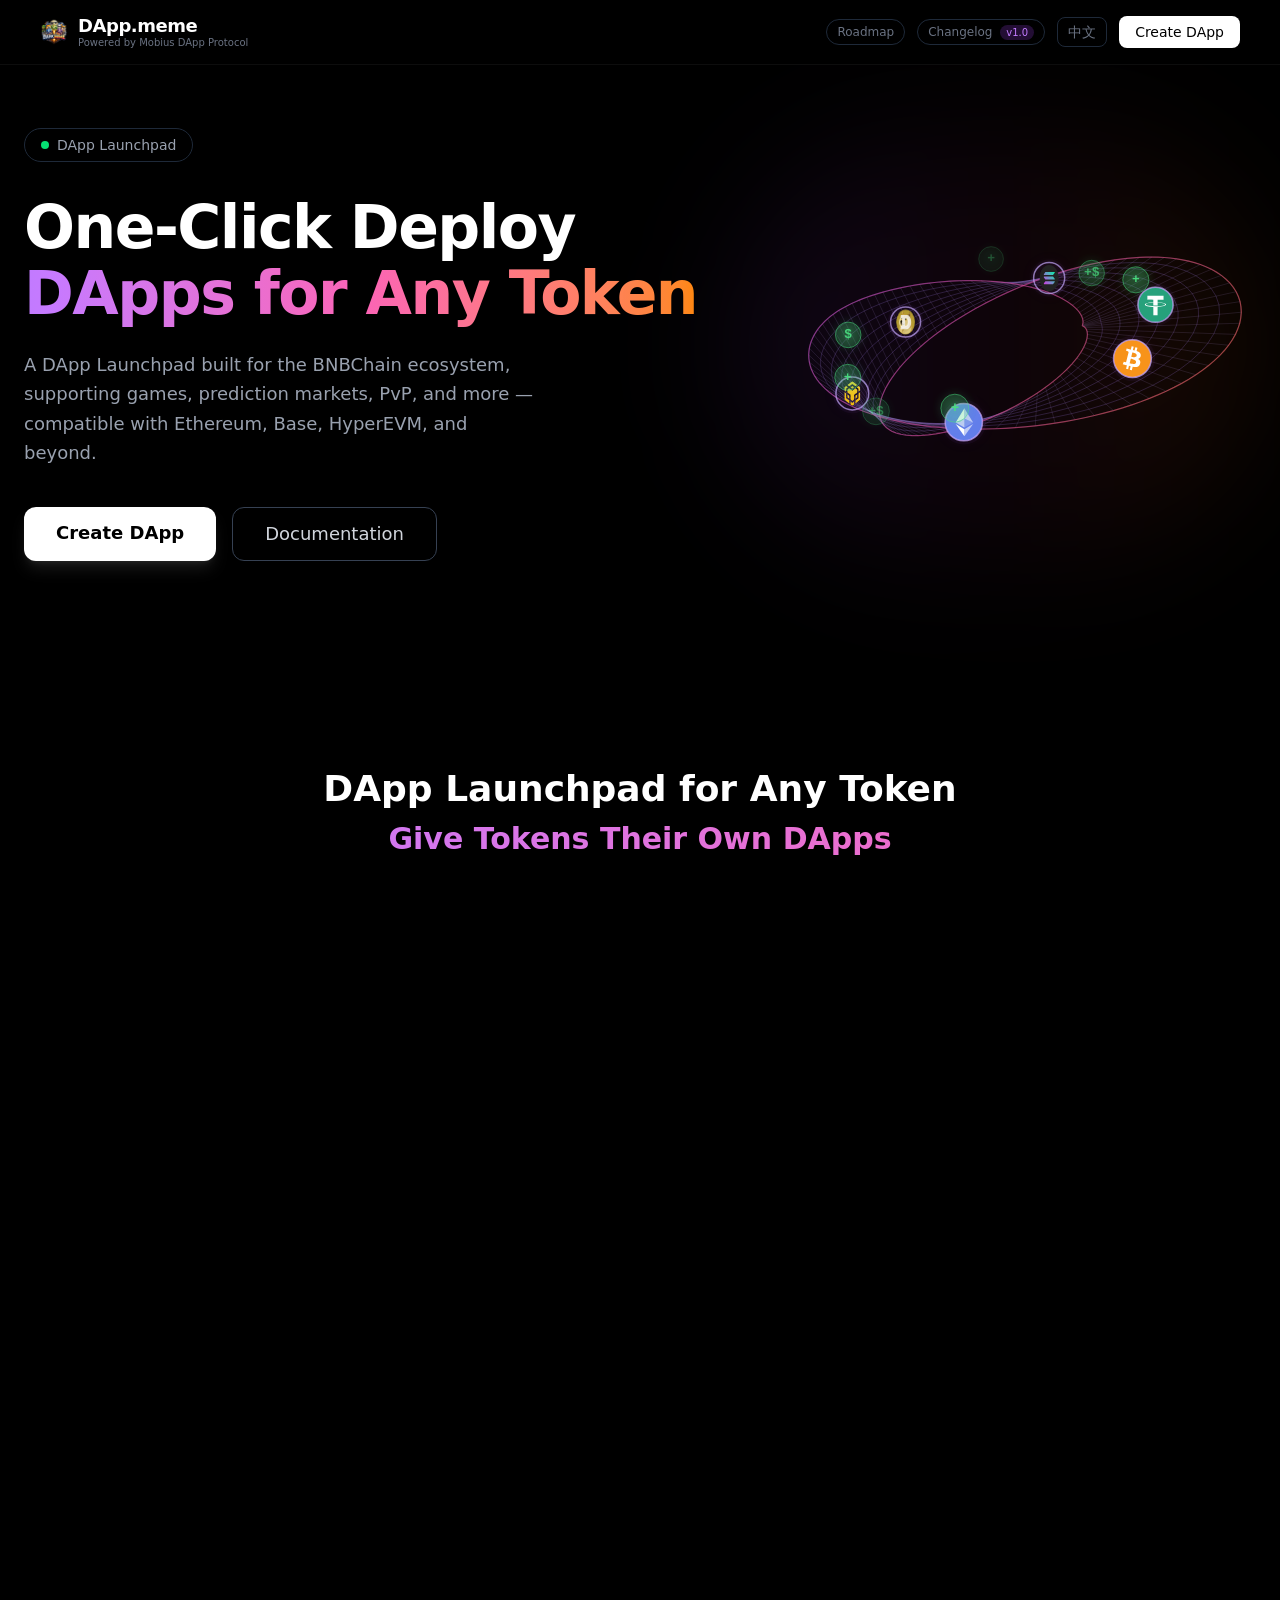
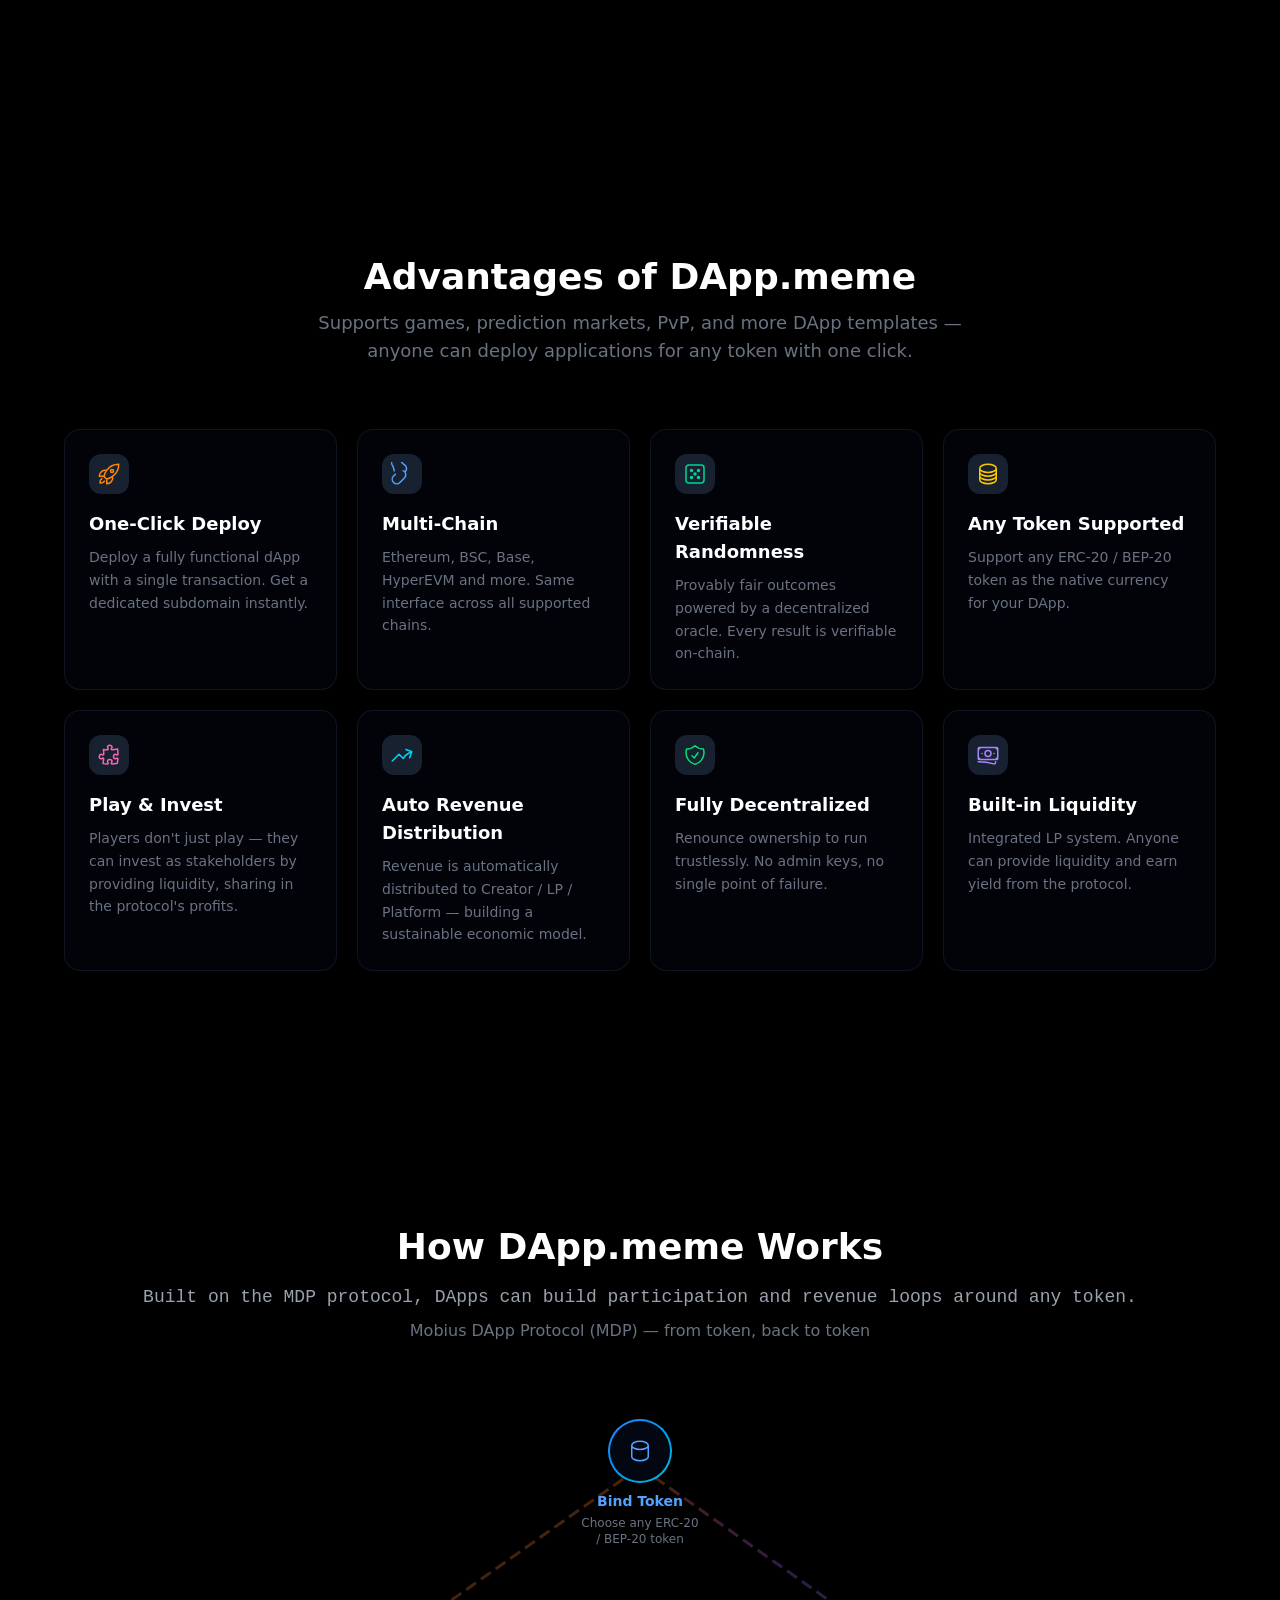
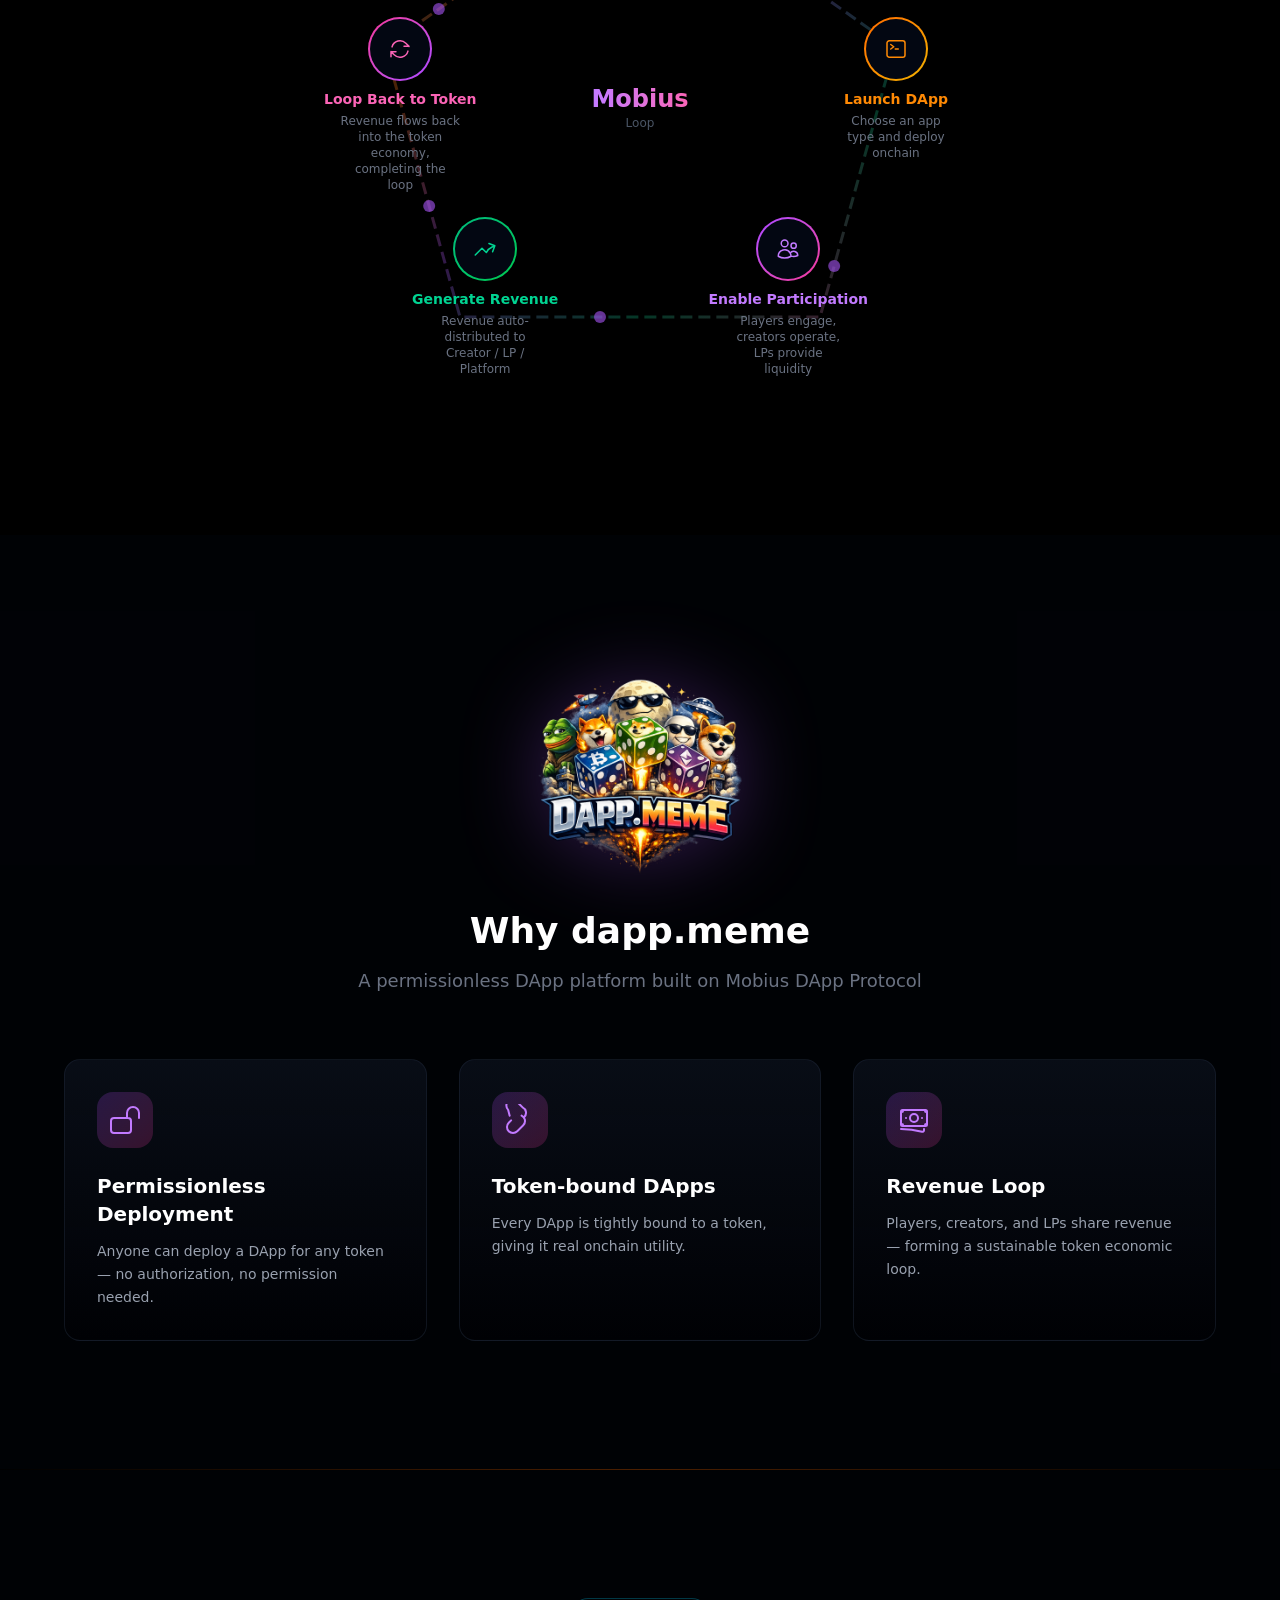
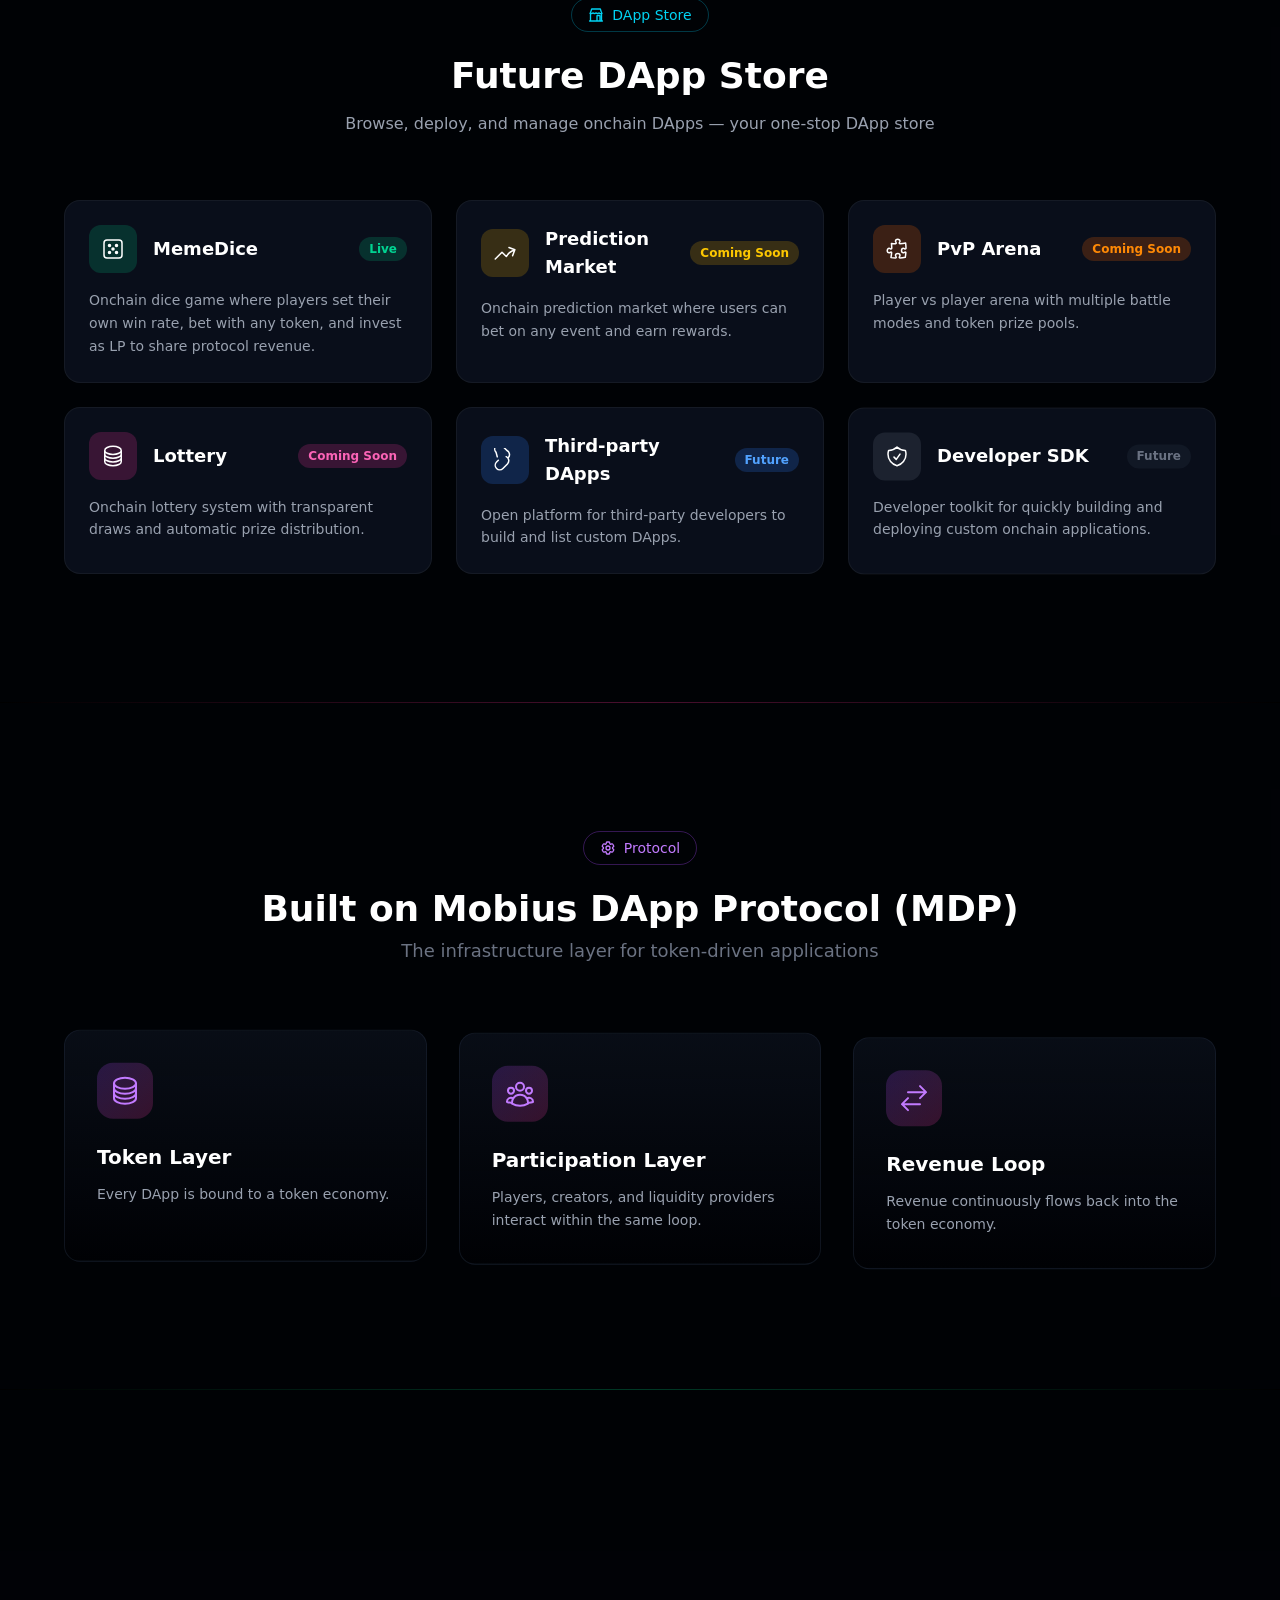
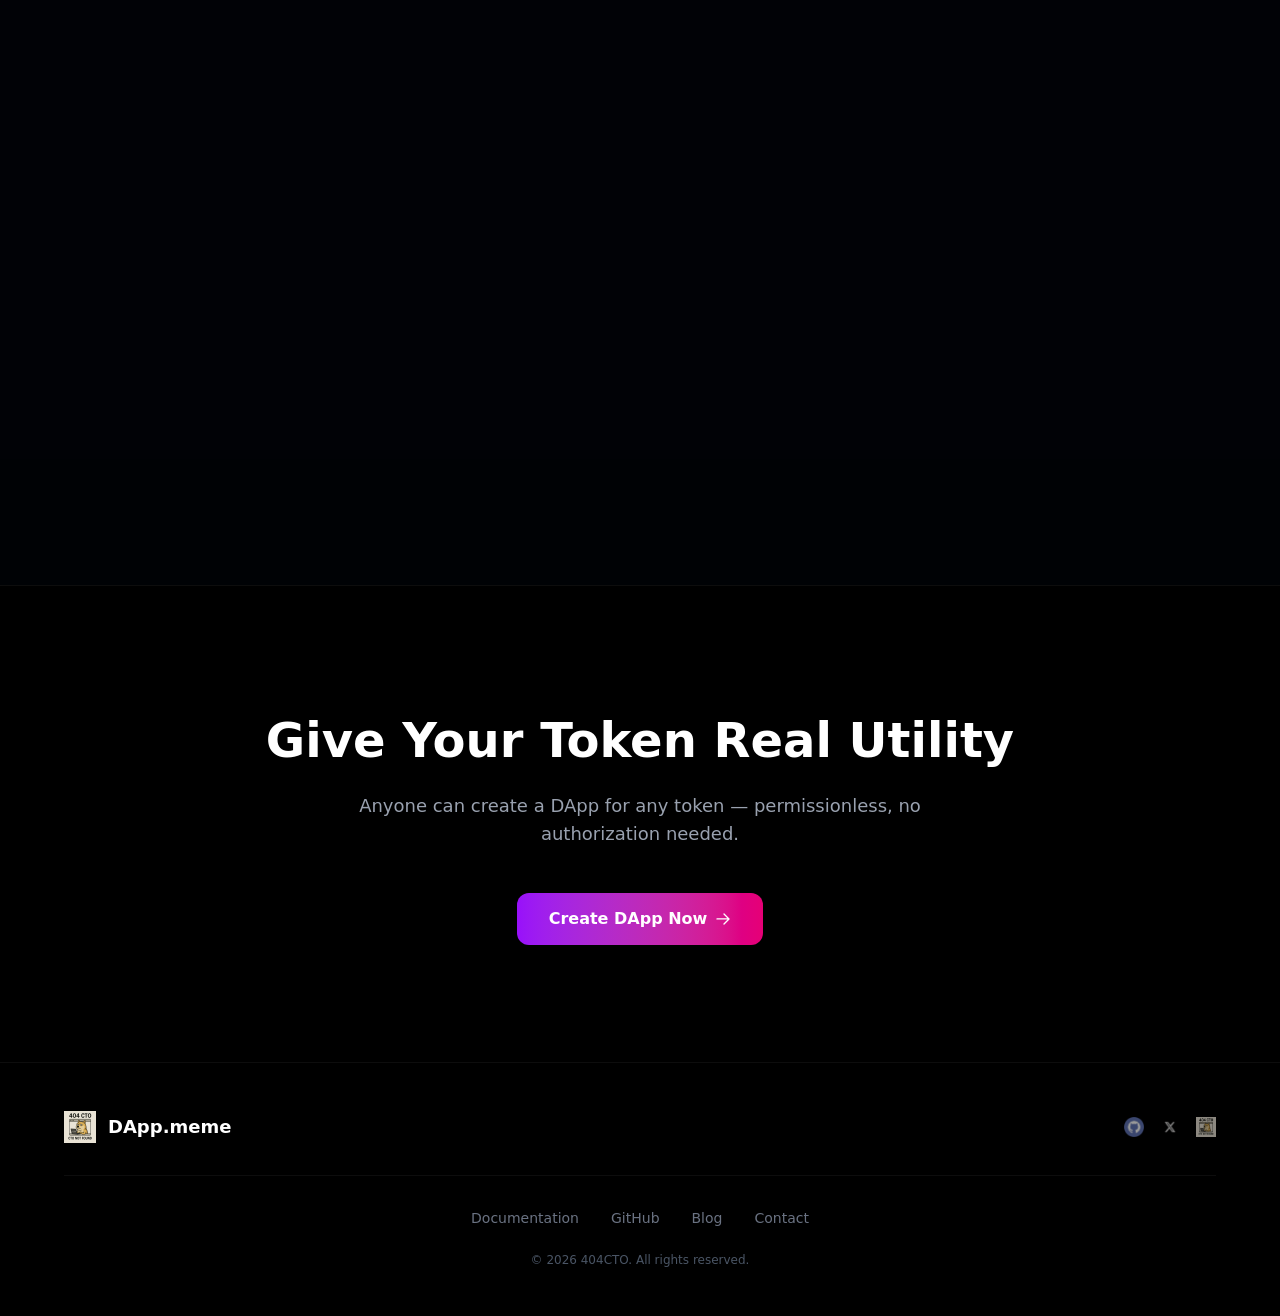
==== index.html @ e6ea13b9 "dapp.meme homepage v1.0" ====
<!DOCTYPE html>
<html lang="en">

<head>
  <meta charset="UTF-8" />
  <link rel="icon" type="image/x-icon" href="/favicon.ico" />
  <meta name="viewport" content="width=device-width, initial-scale=1.0" />
  <title>DApp Launchpad - dapp.meme</title>
  <meta name="description"
    content="The DApp Launchpad for MEME Tokens. Create a DApp for your MEME token in 10 seconds. Multi-chain support, decentralized oracle, custom tokens." />
  <meta property="og:title" content="DApp Launchpad - dapp.meme" />
  <meta property="og:description"
    content="The DApp Launchpad for MEME Tokens. Create a DApp for your MEME token in 10 seconds." />
  <meta property="og:type" content="website" />
  <meta property="og:url" content="https://www.dapp.meme" />
  <script type="module" crossorigin src="/assets/index-D13ObsBH.js"></script>
  <link rel="stylesheet" crossorigin href="/assets/index-DGtkSfbj.css">
</head>

<body>
  <div id="root"></div>
</body>

</html>
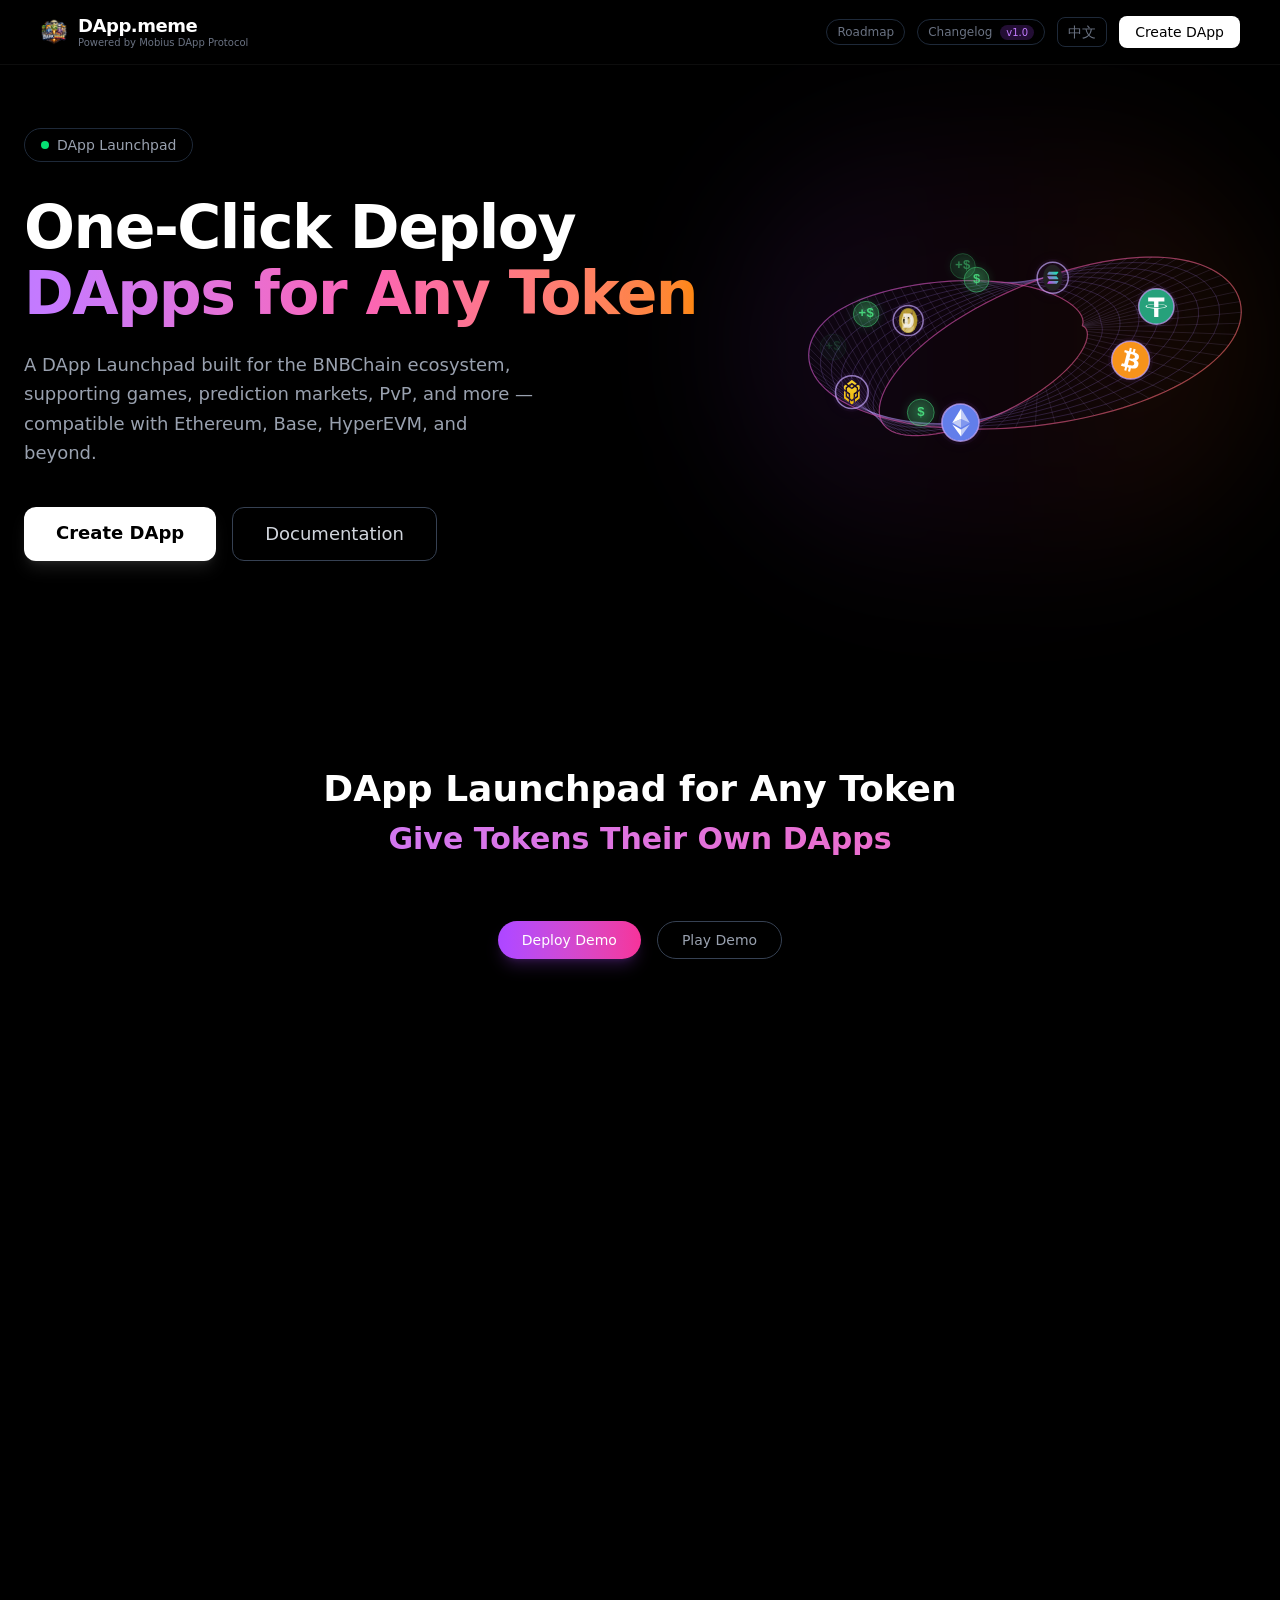
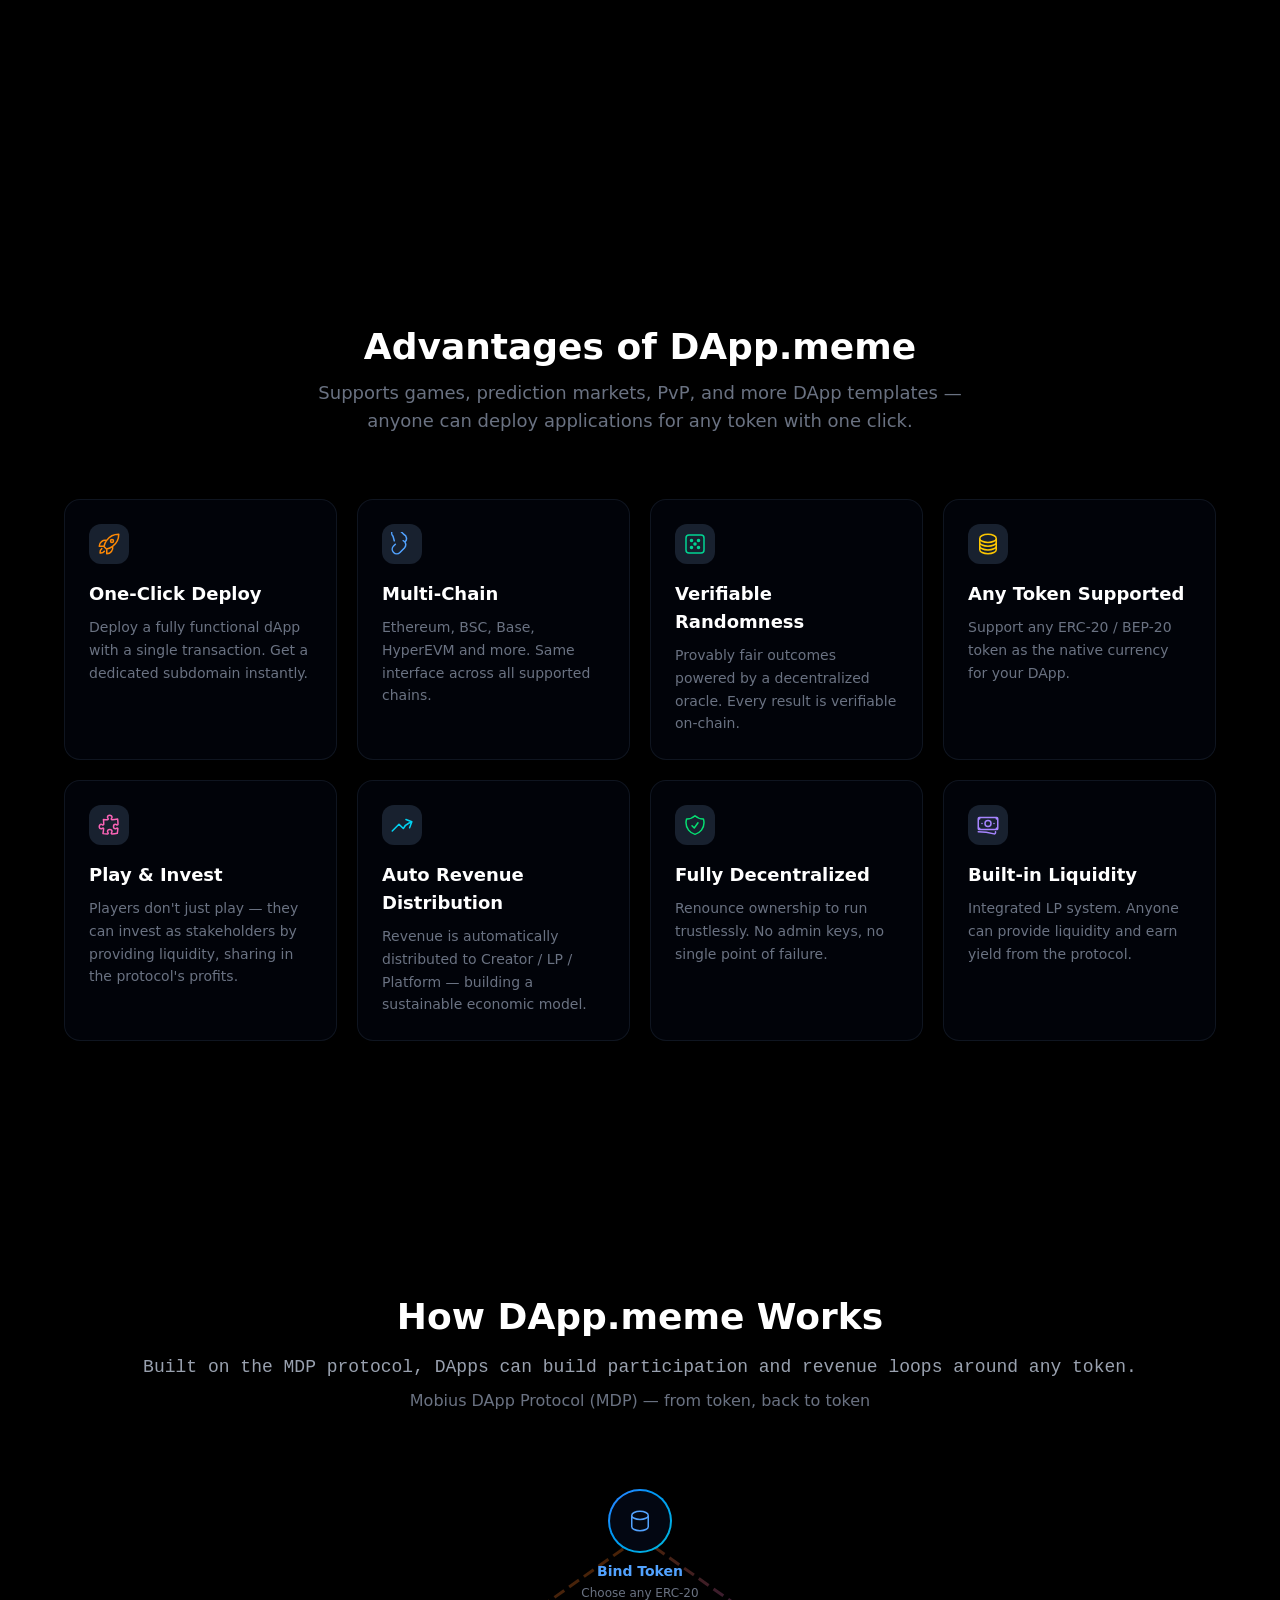
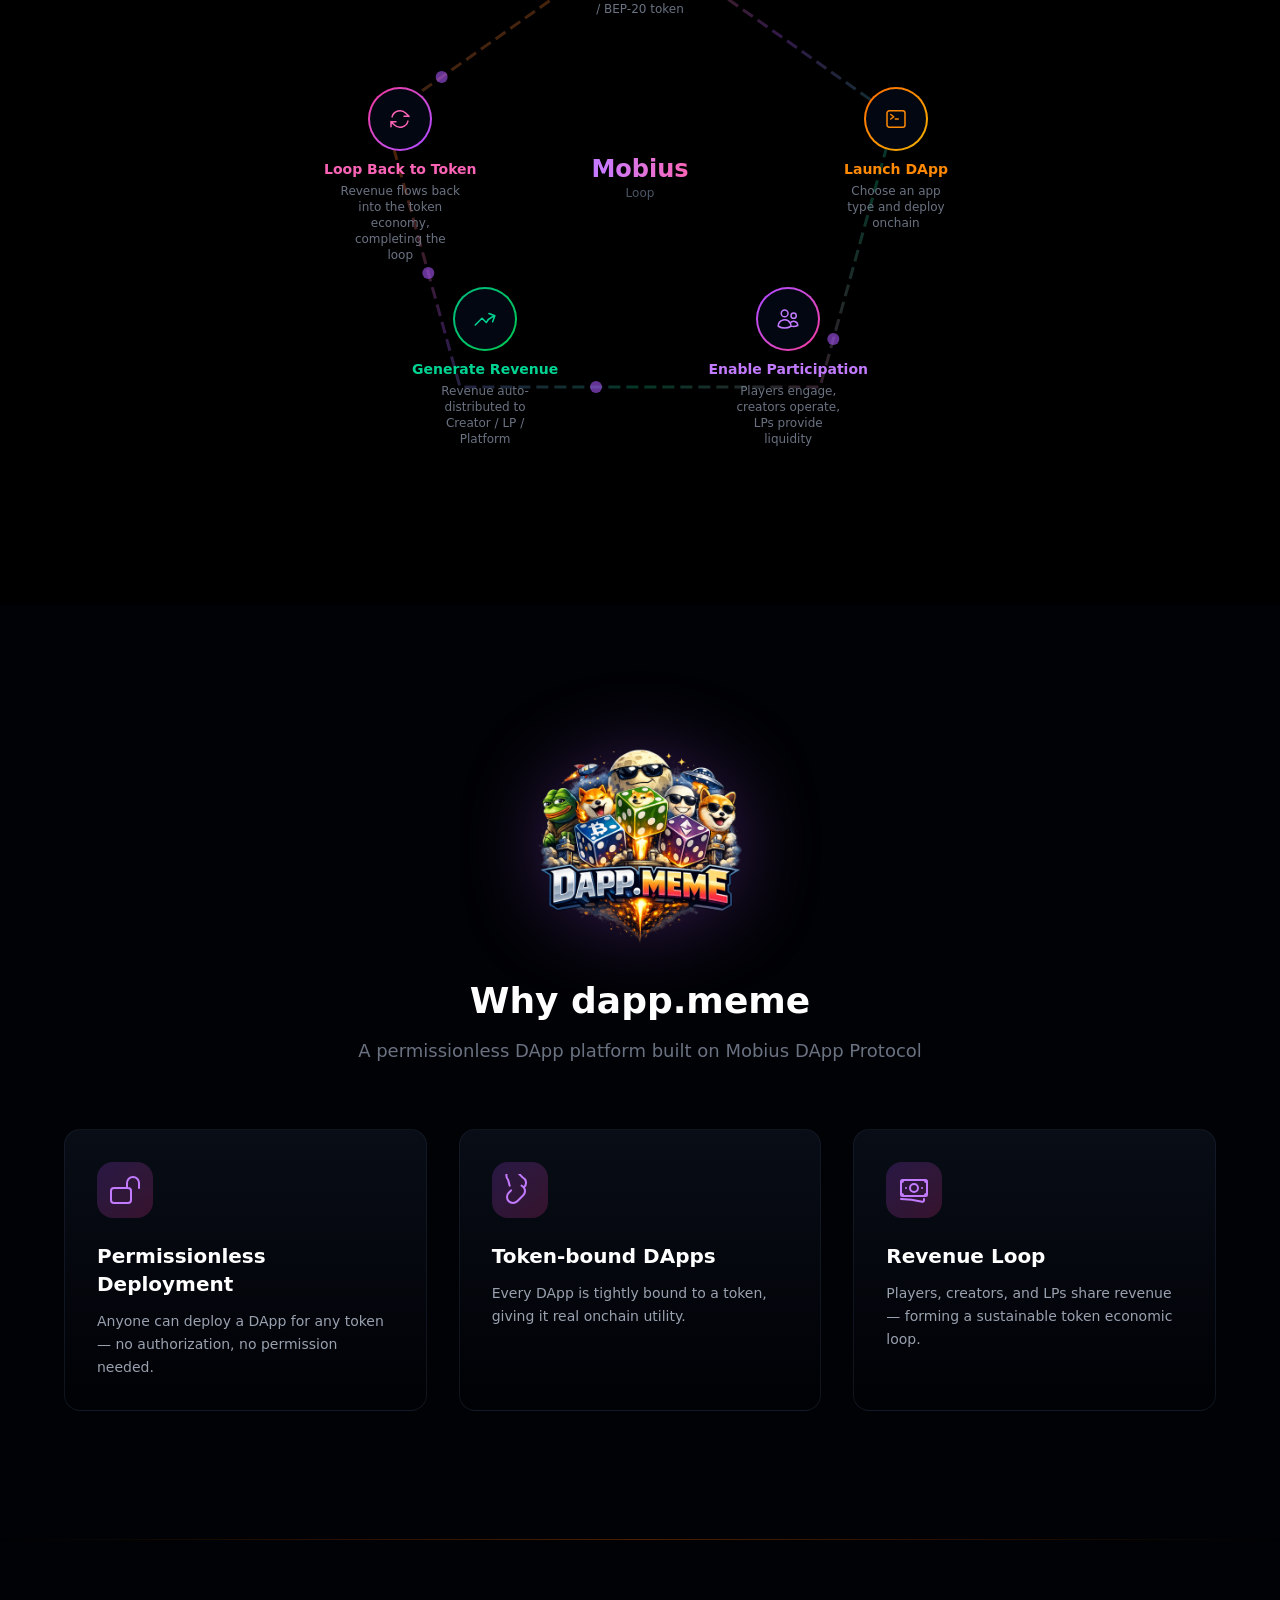
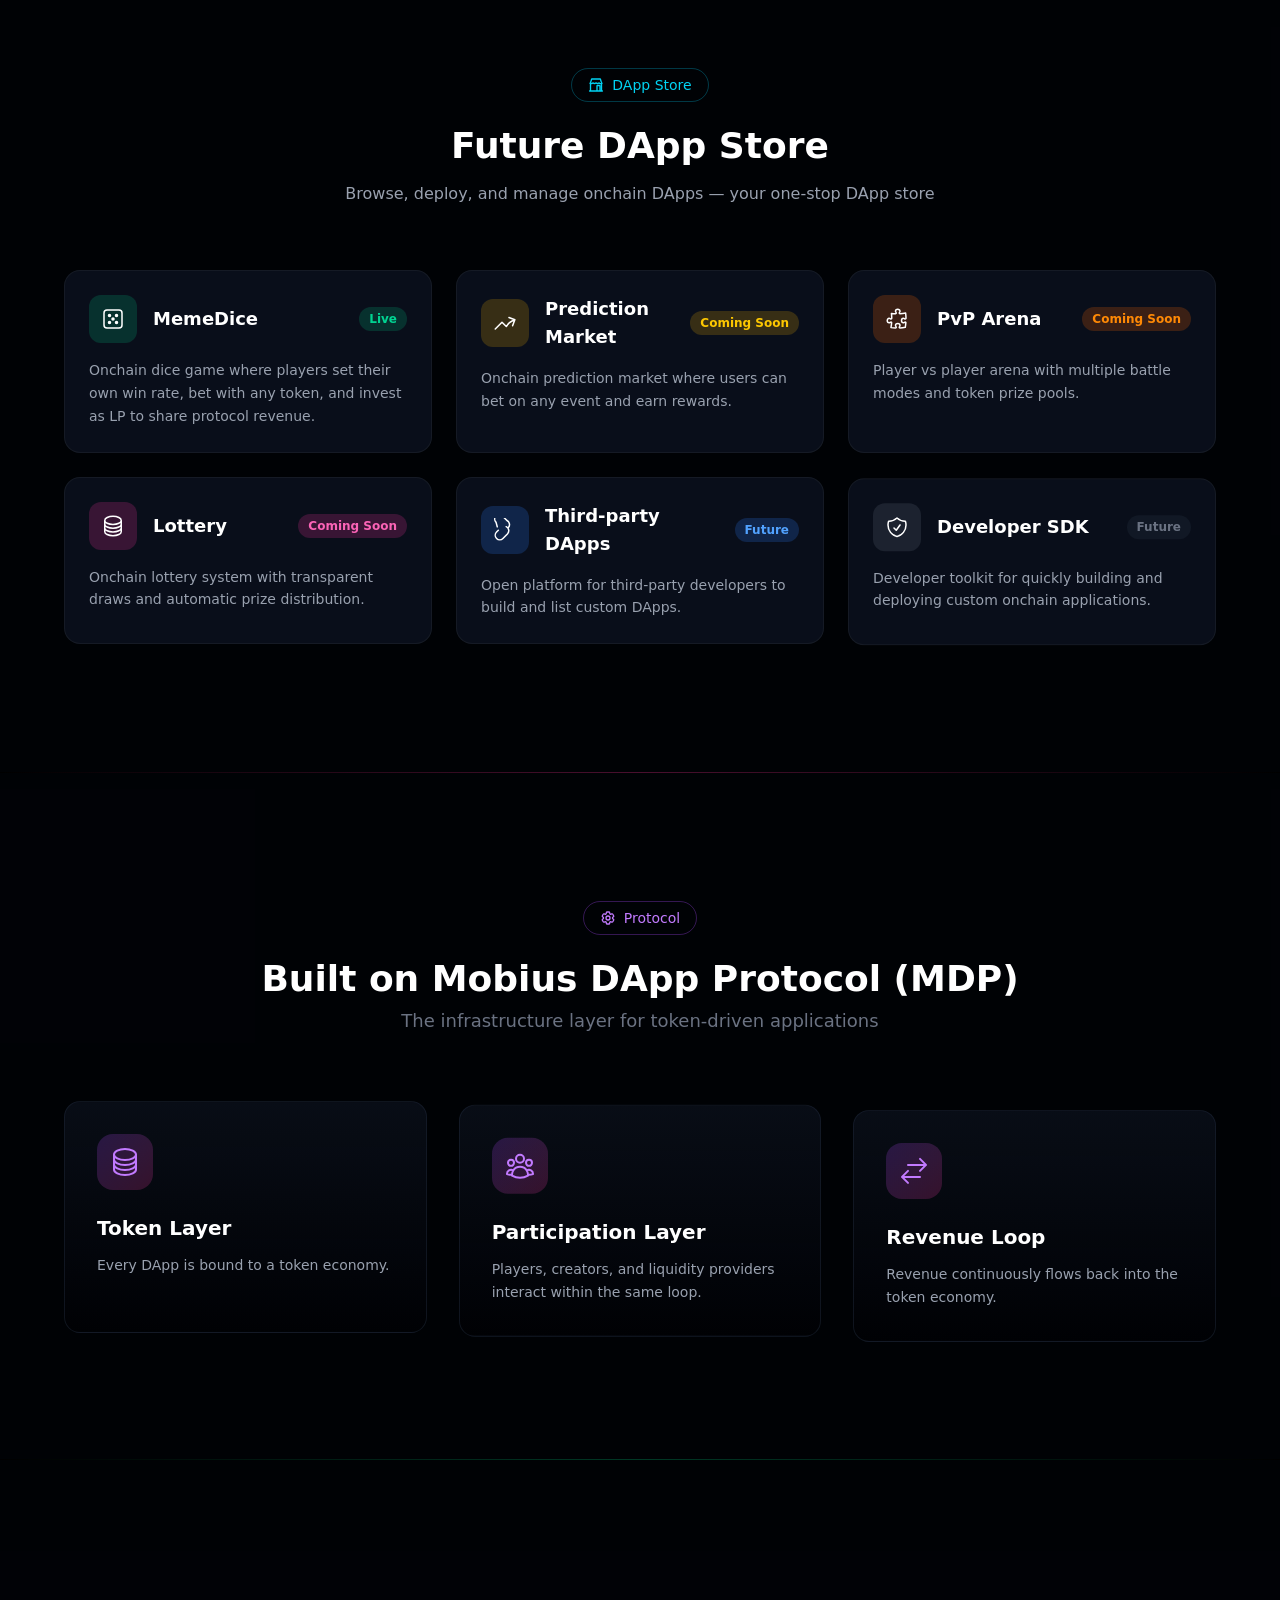
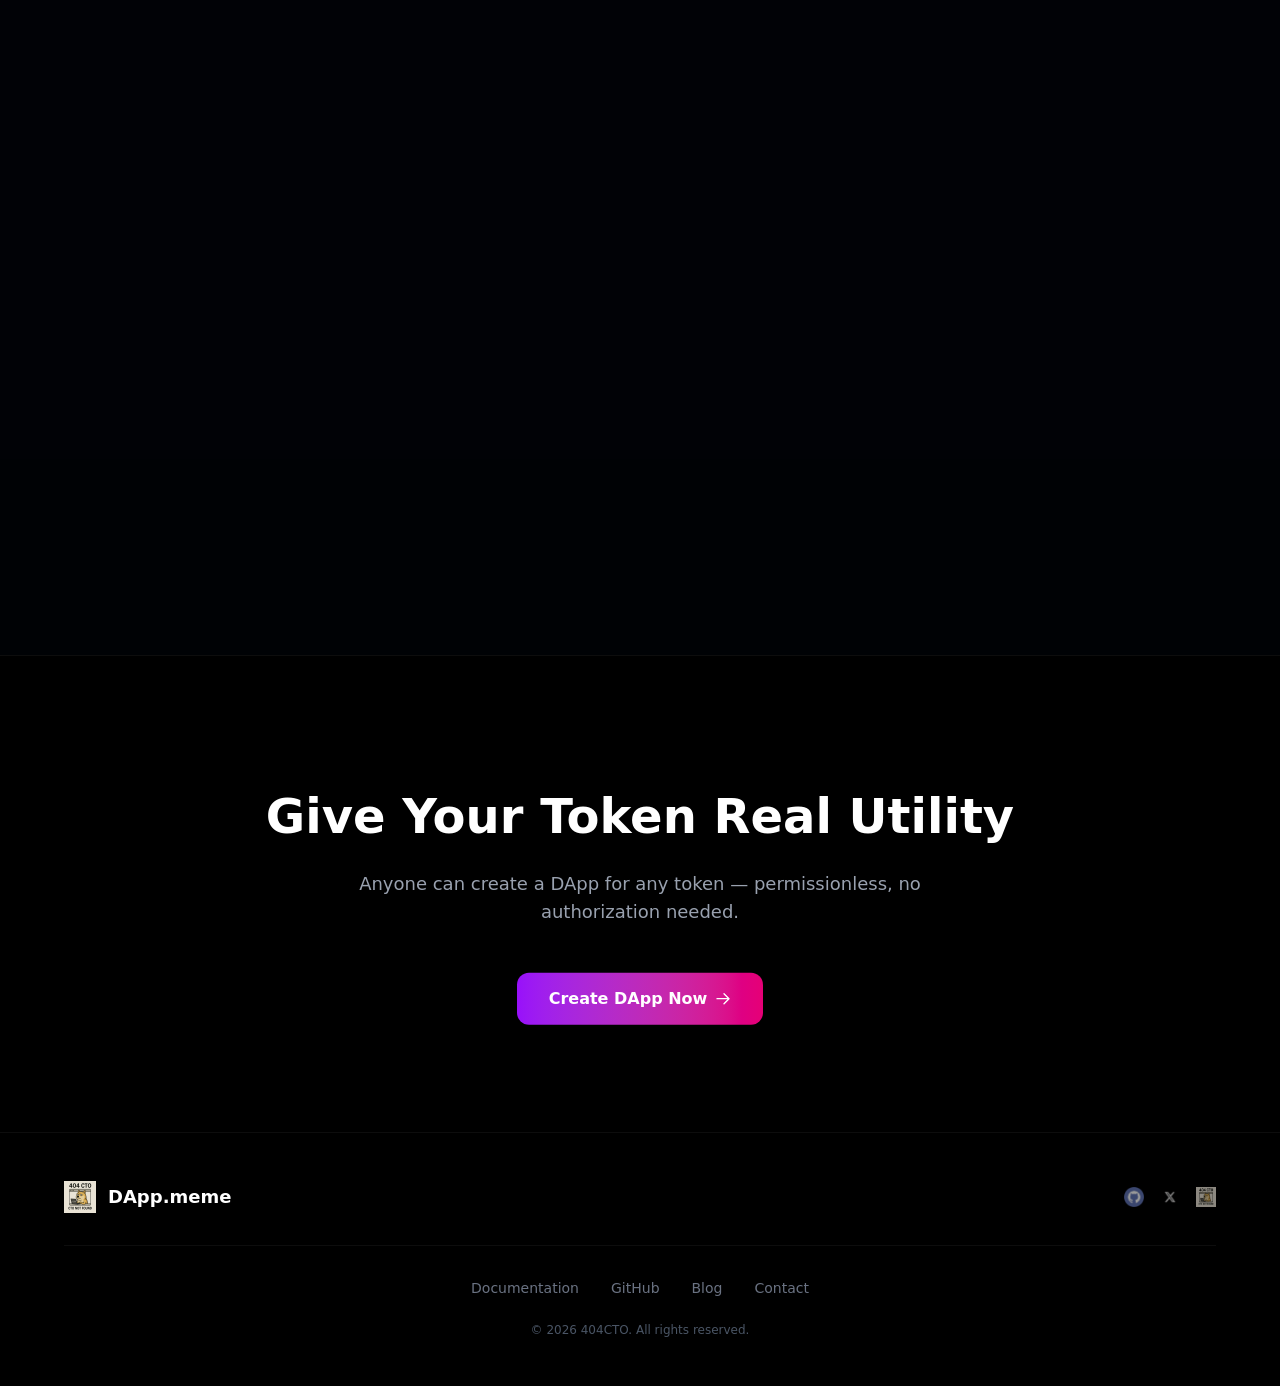
==== commit 593c5698: "optimize page experience" ====
--- a/index.html
+++ b/index.html
@@ -13,8 +13,8 @@
     content="The DApp Launchpad for MEME Tokens. Create a DApp for your MEME token in 10 seconds." />
   <meta property="og:type" content="website" />
   <meta property="og:url" content="https://www.dapp.meme" />
-  <script type="module" crossorigin src="/assets/index-D13ObsBH.js"></script>
-  <link rel="stylesheet" crossorigin href="/assets/index-DGtkSfbj.css">
+  <script type="module" crossorigin src="/assets/index-DmGSYNL0.js"></script>
+  <link rel="stylesheet" crossorigin href="/assets/index-Cfrhim_A.css">
 </head>
 
 <body>
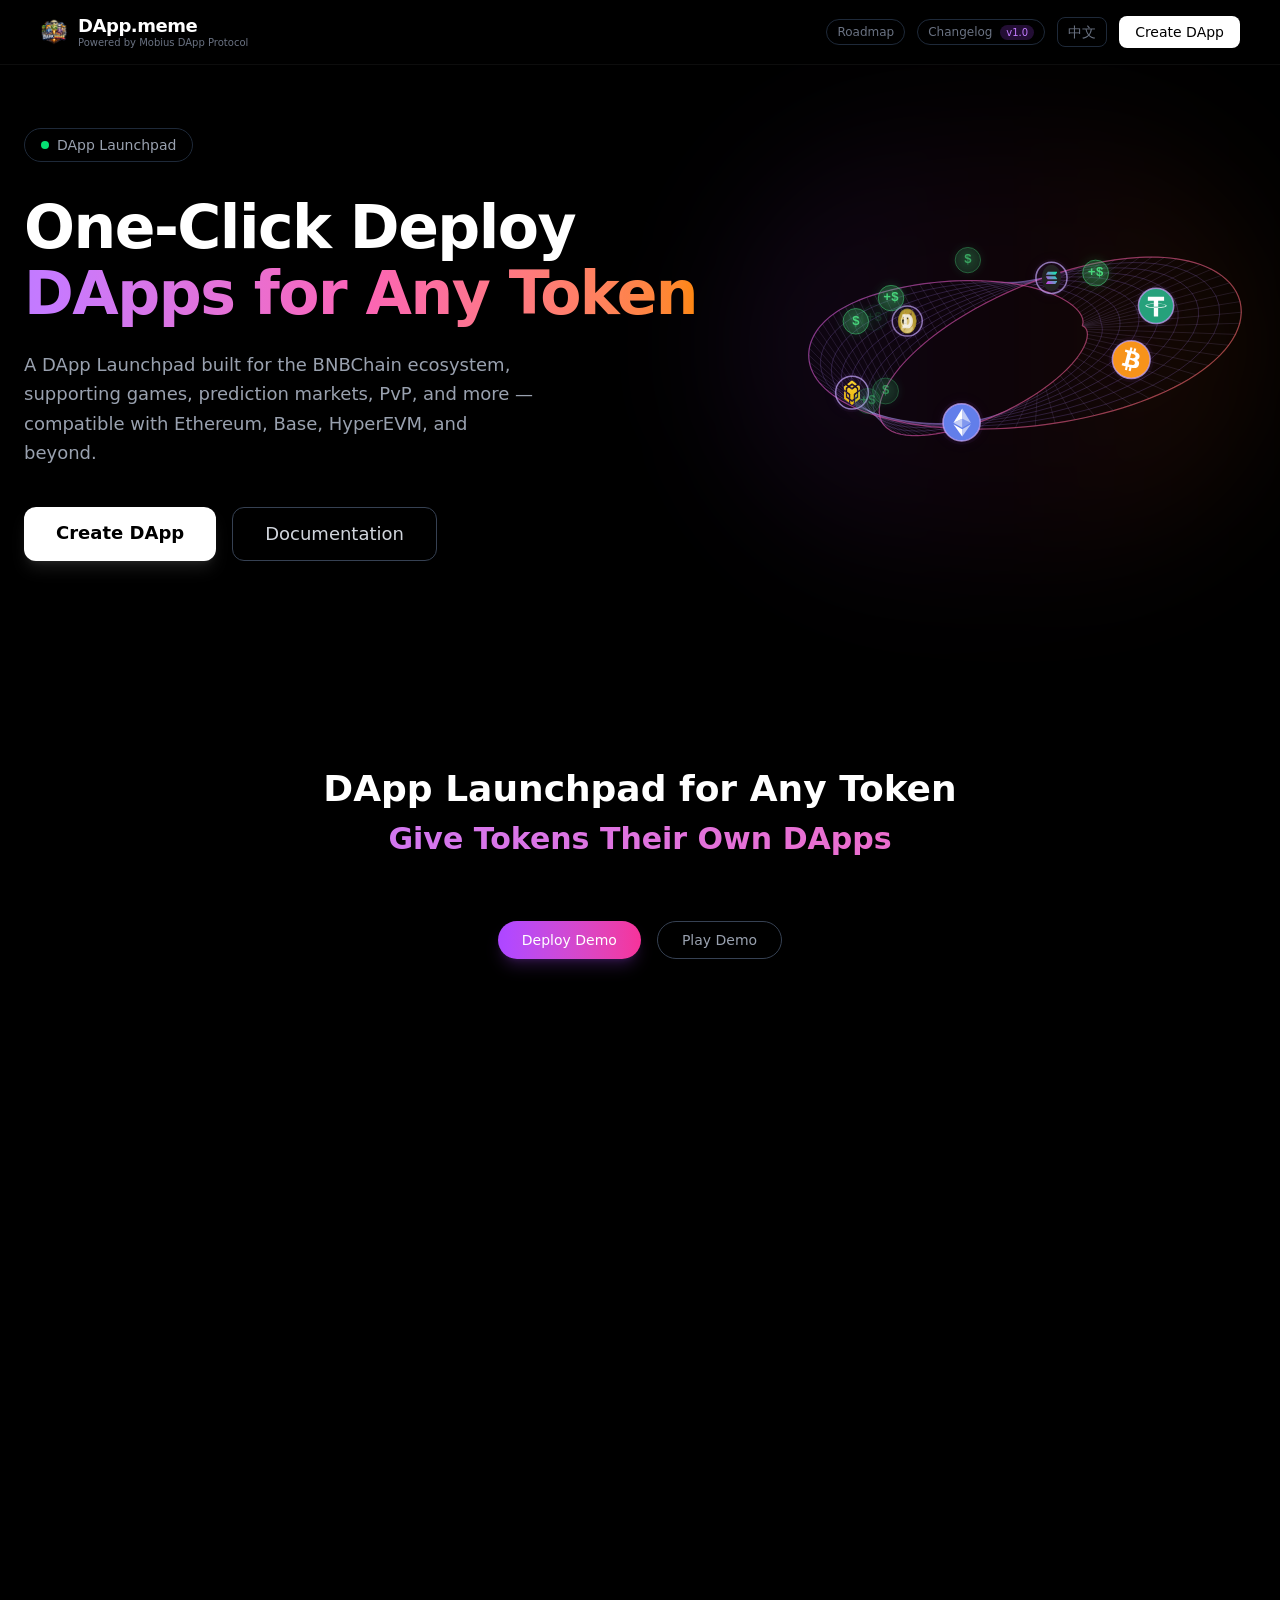
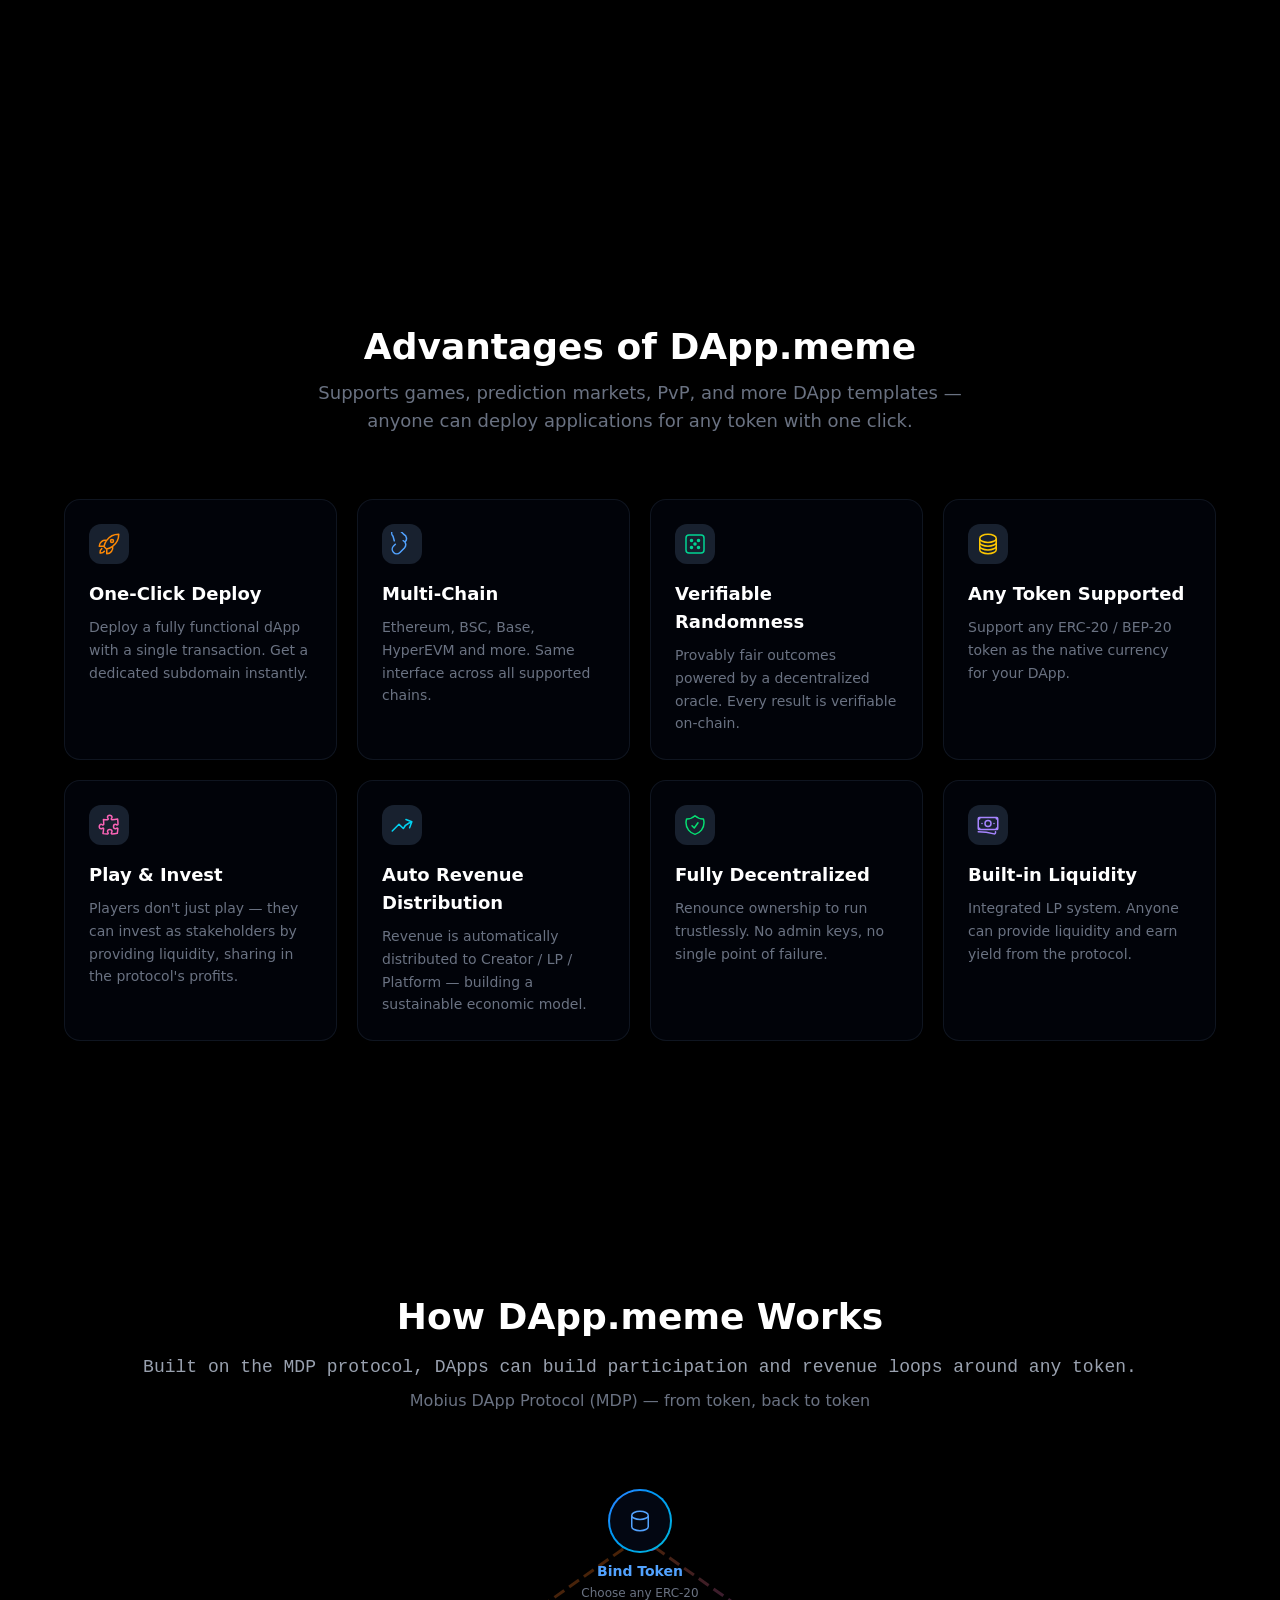
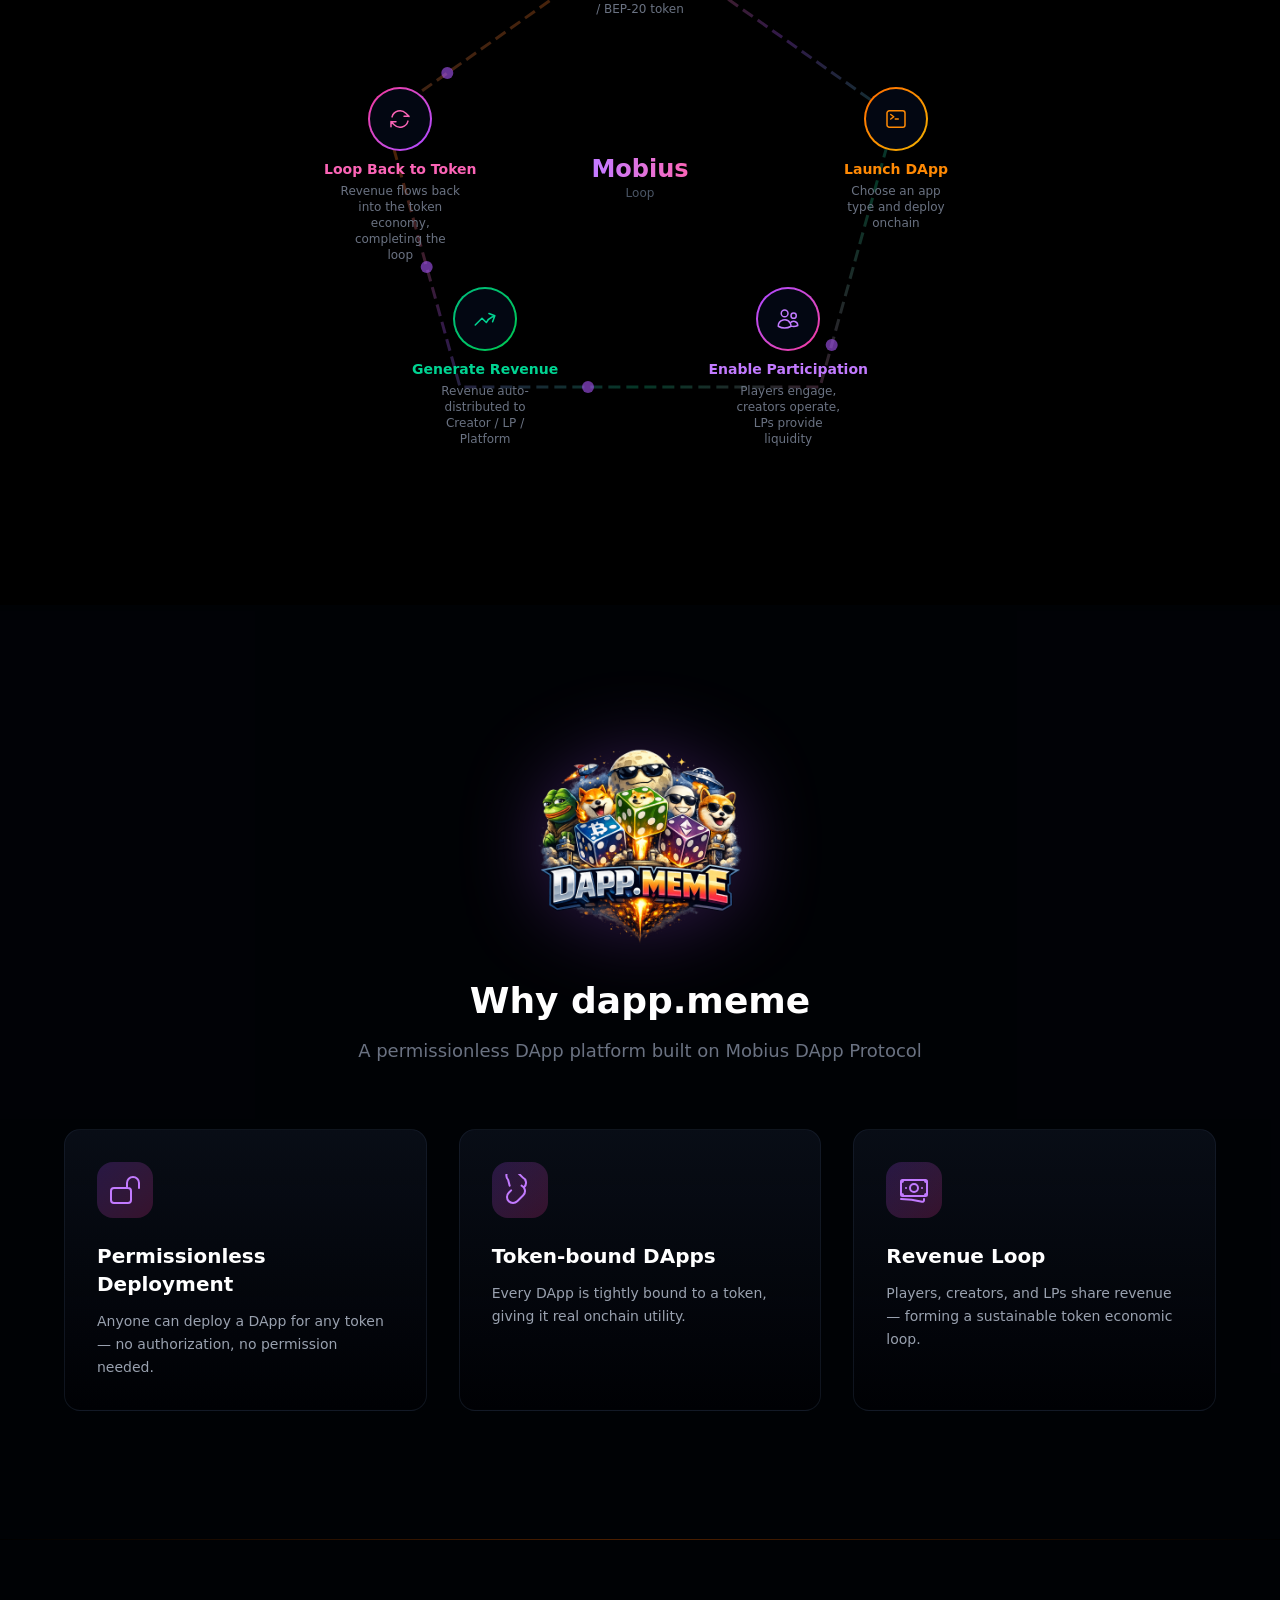
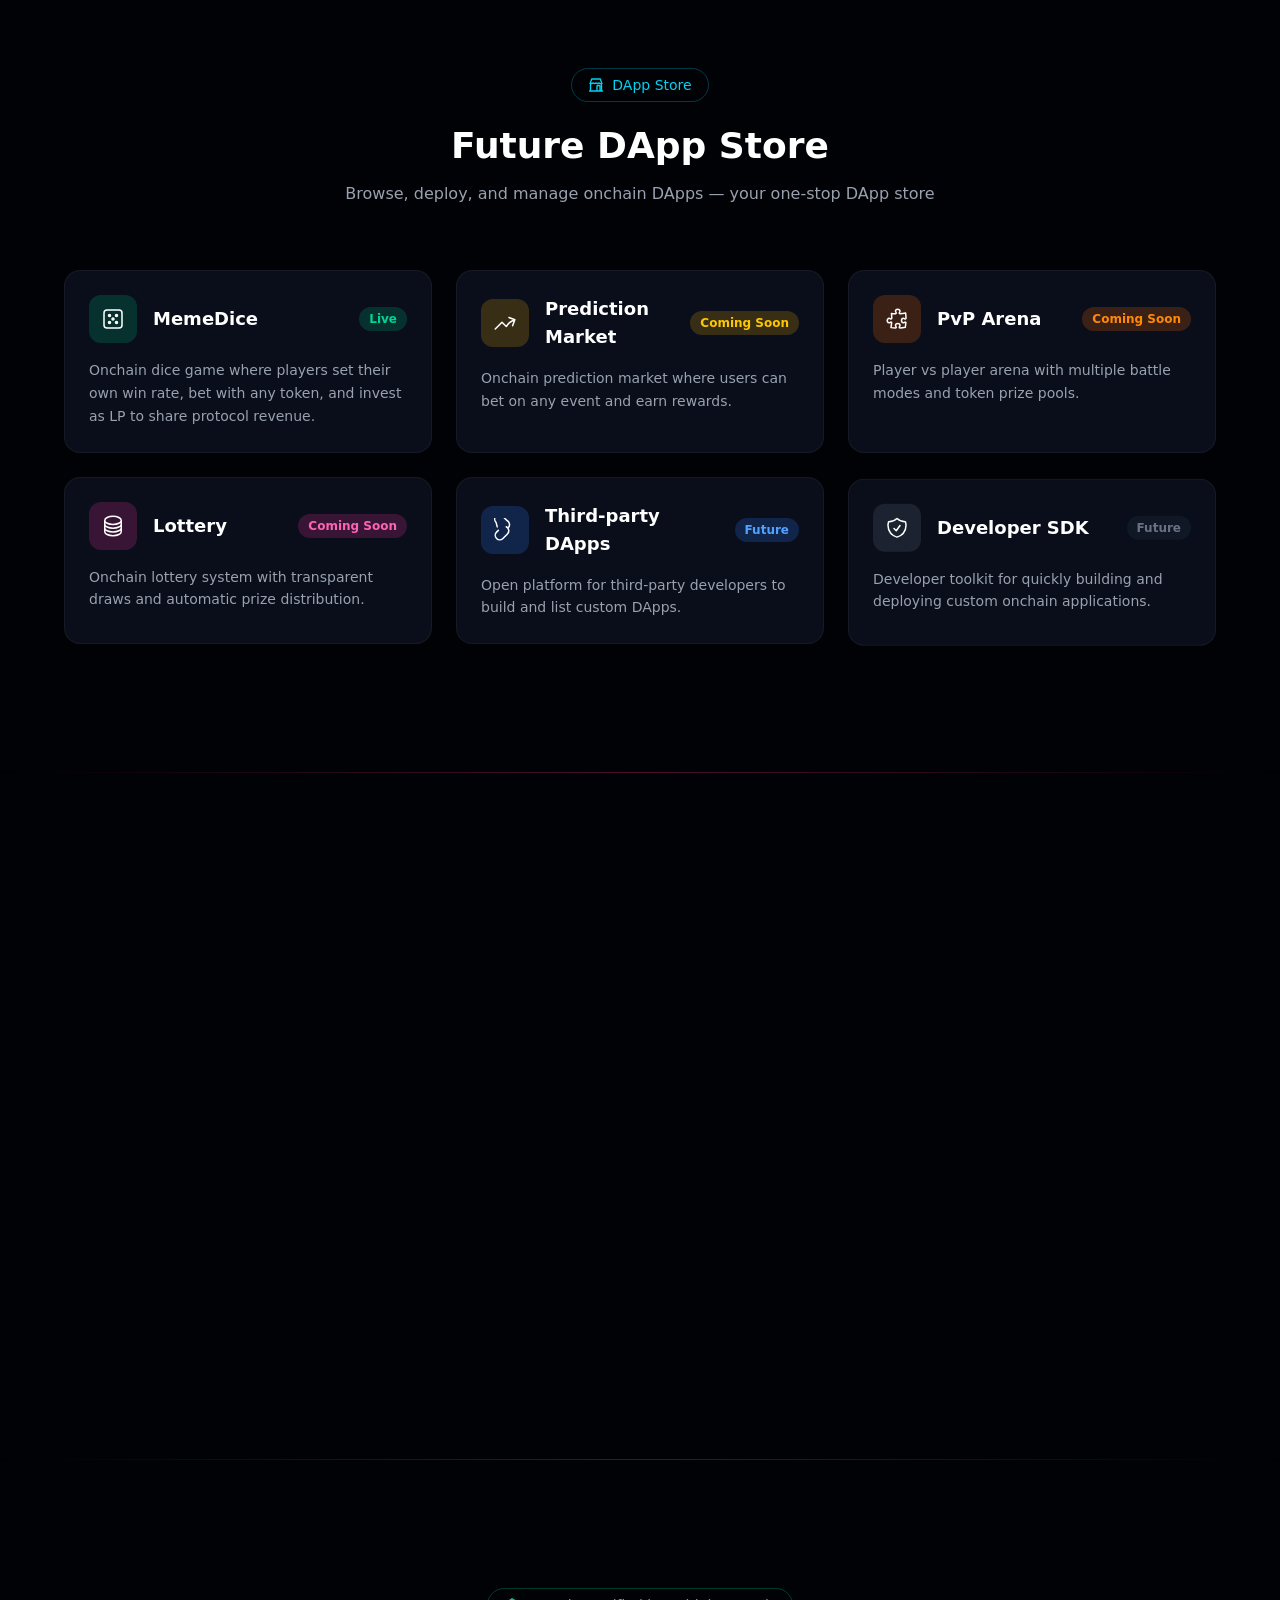
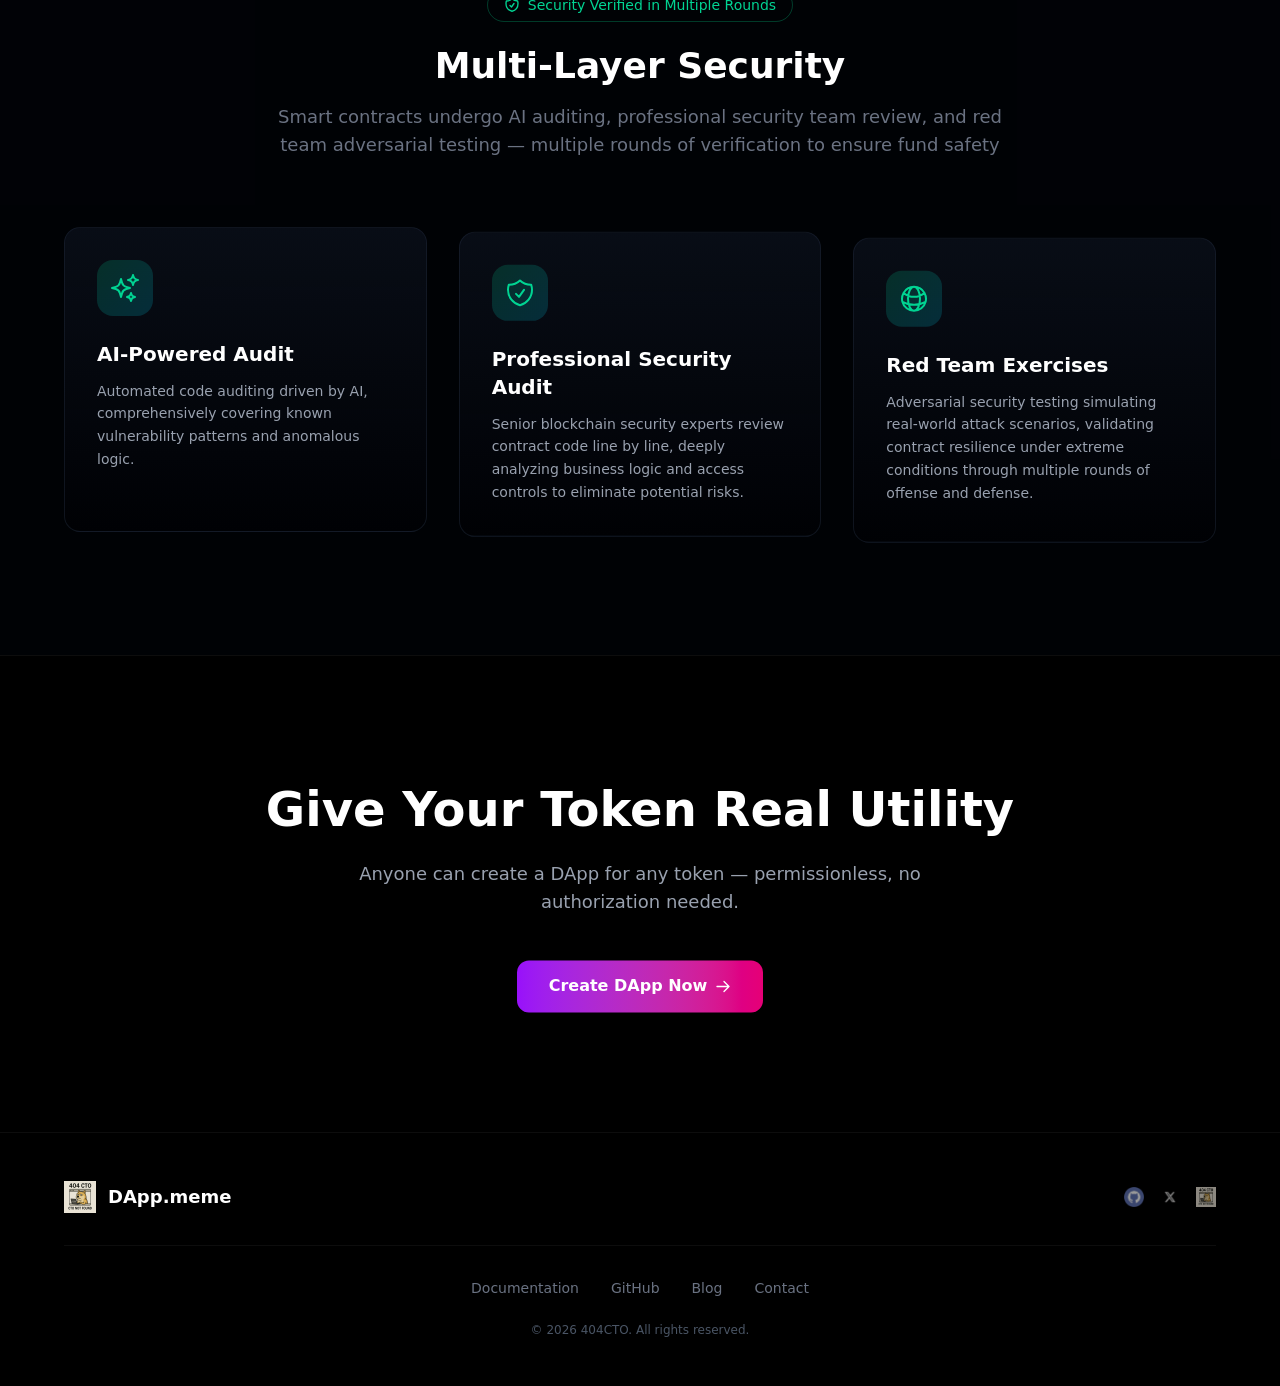
==== commit d9007661: "add base.dev" ====
--- a/index.html
+++ b/index.html
@@ -6,6 +6,10 @@
   <link rel="icon" type="image/x-icon" href="/favicon.ico" />
   <meta name="viewport" content="width=device-width, initial-scale=1.0" />
   <title>DApp Launchpad - dapp.meme</title>
+  <meta
+    name="base:app_id"
+    content="6a7f1b0c2a970552f6dfee84"
+  />
   <meta name="description"
     content="The DApp Launchpad for MEME Tokens. Create a DApp for your MEME token in 10 seconds. Multi-chain support, decentralized oracle, custom tokens." />
   <meta property="og:title" content="DApp Launchpad - dapp.meme" />
